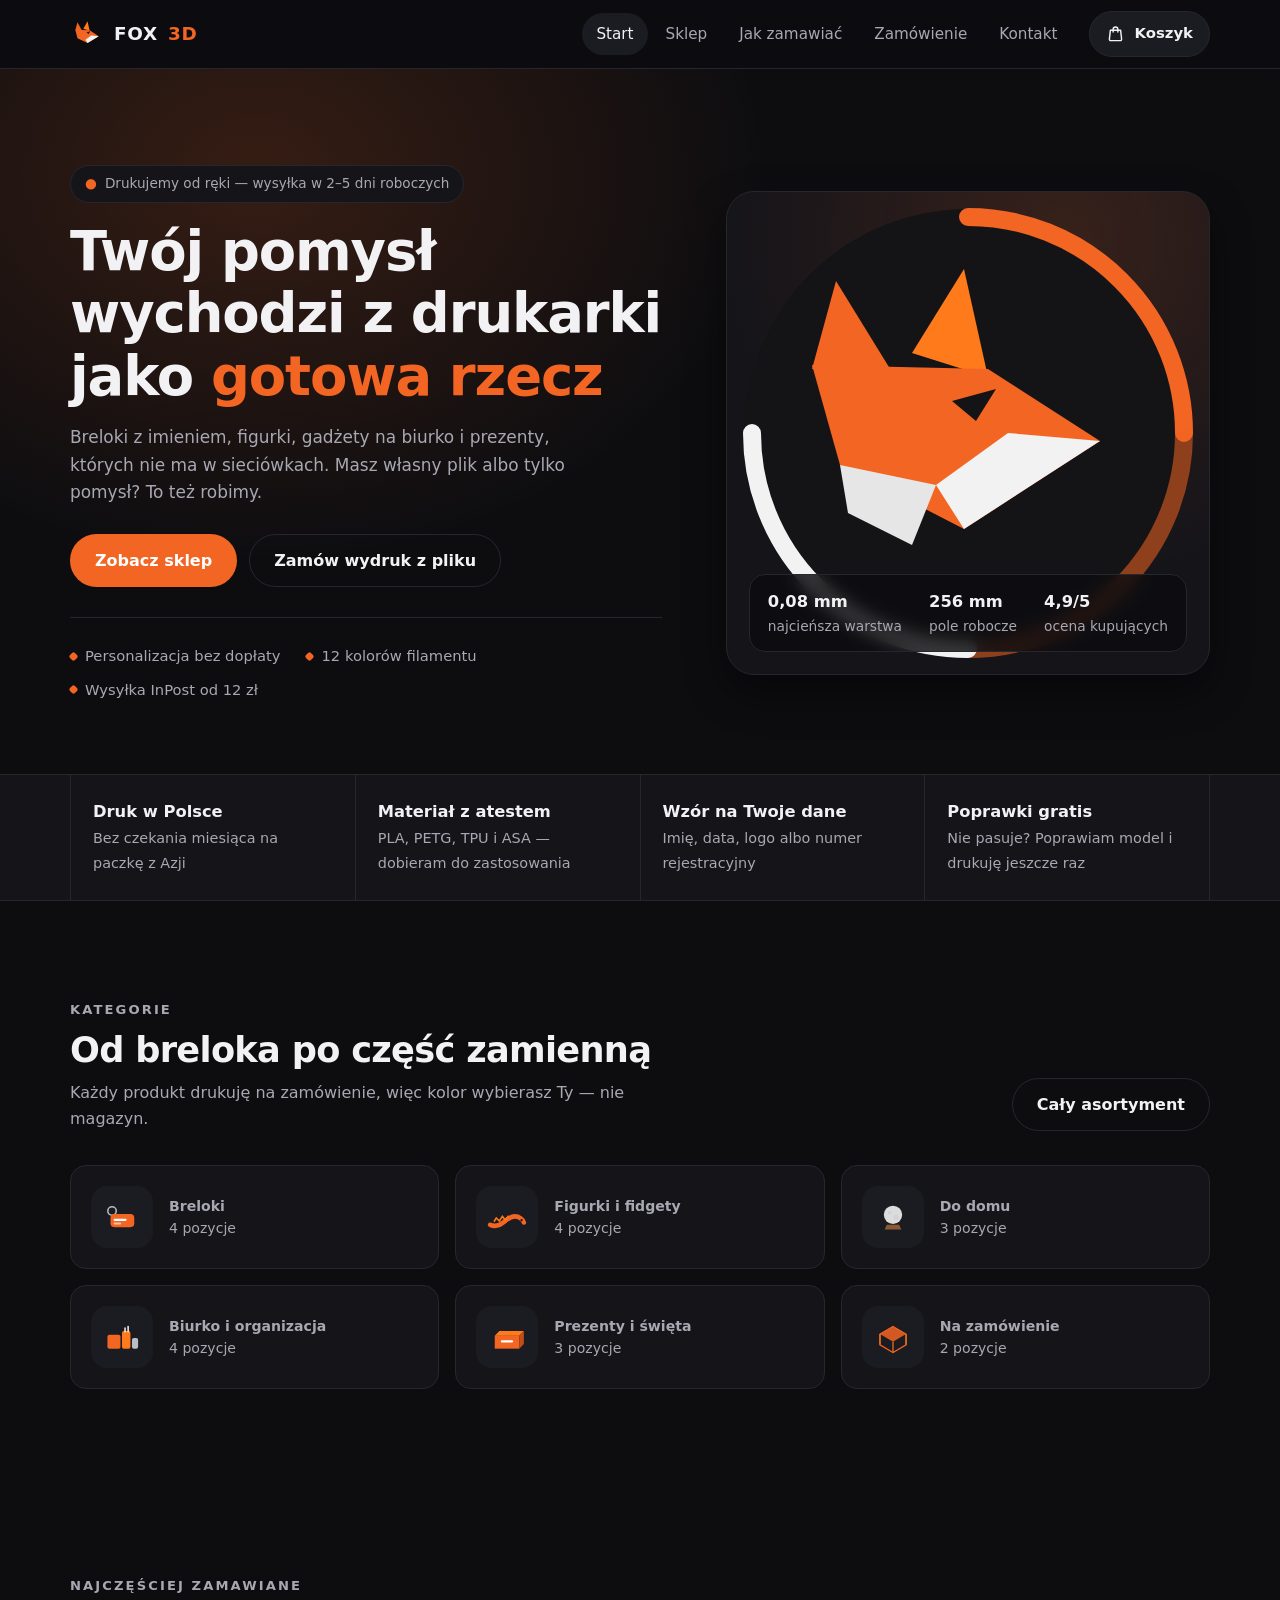
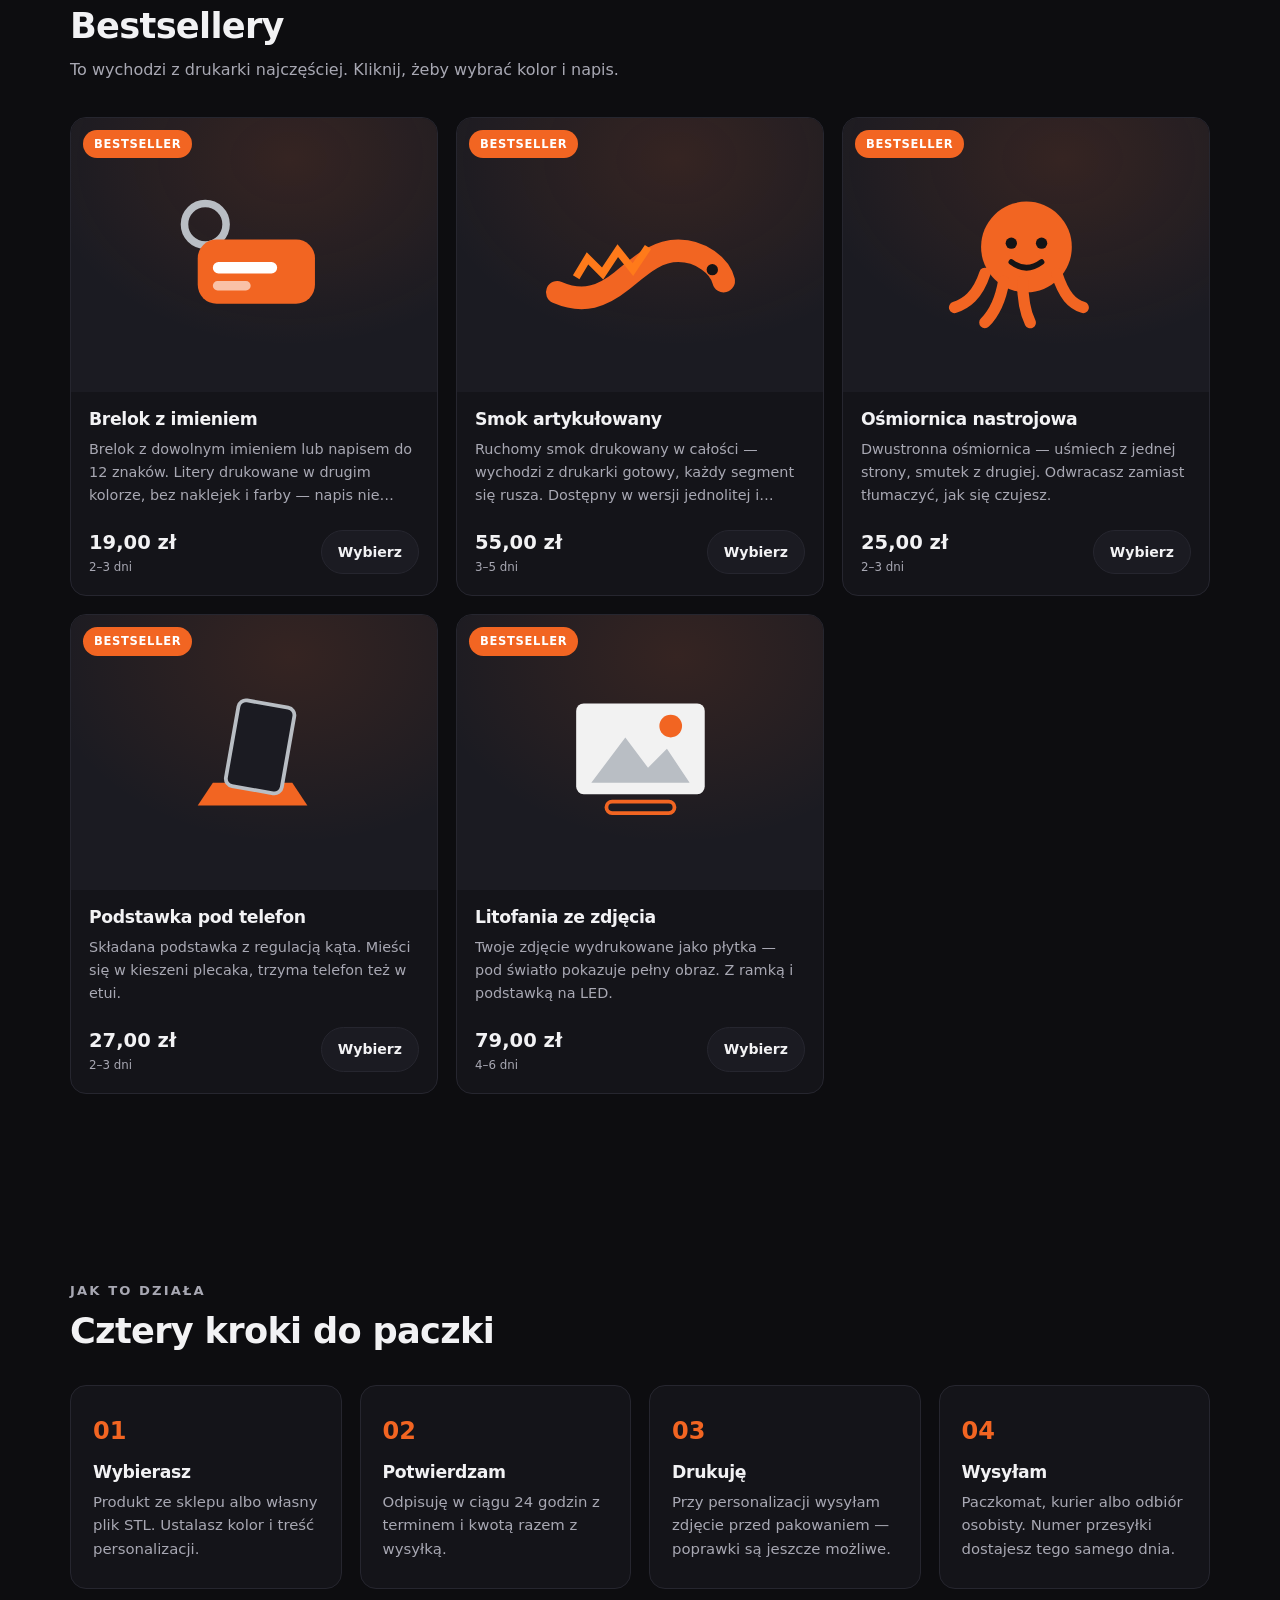
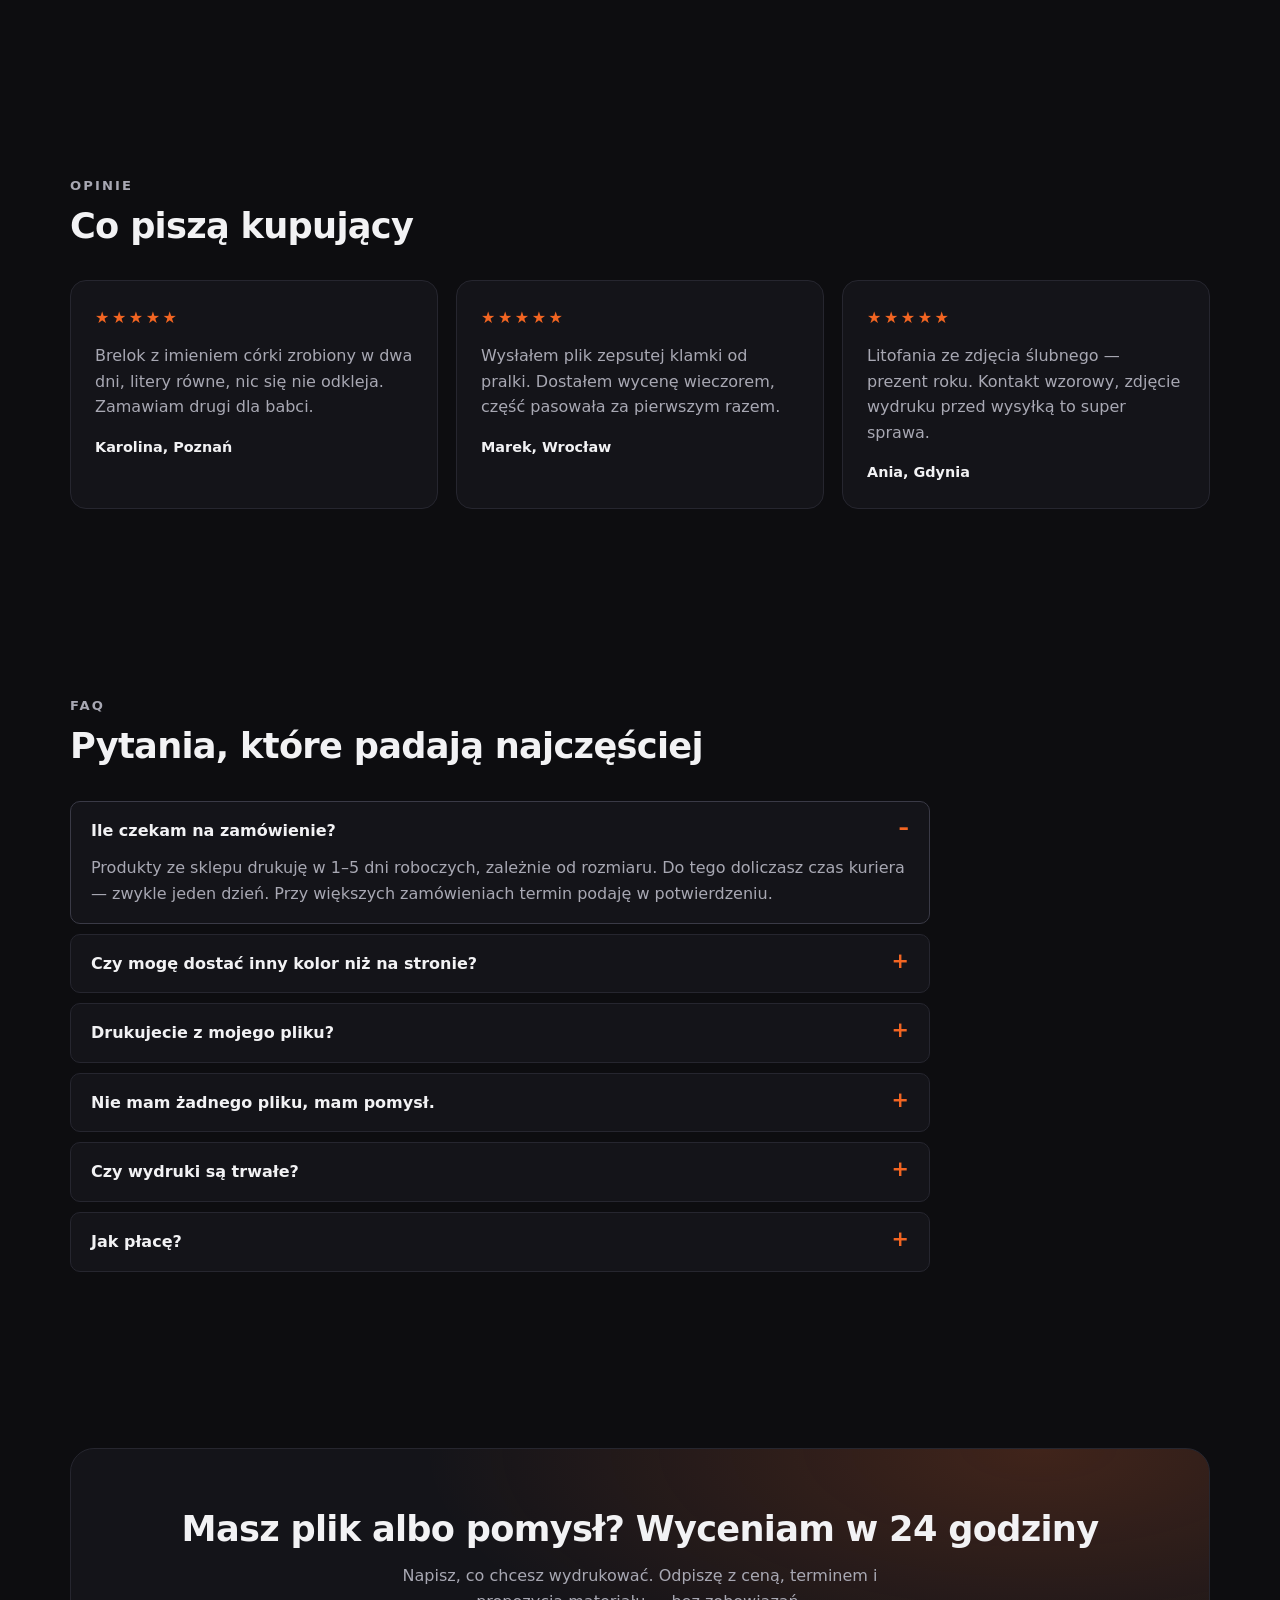
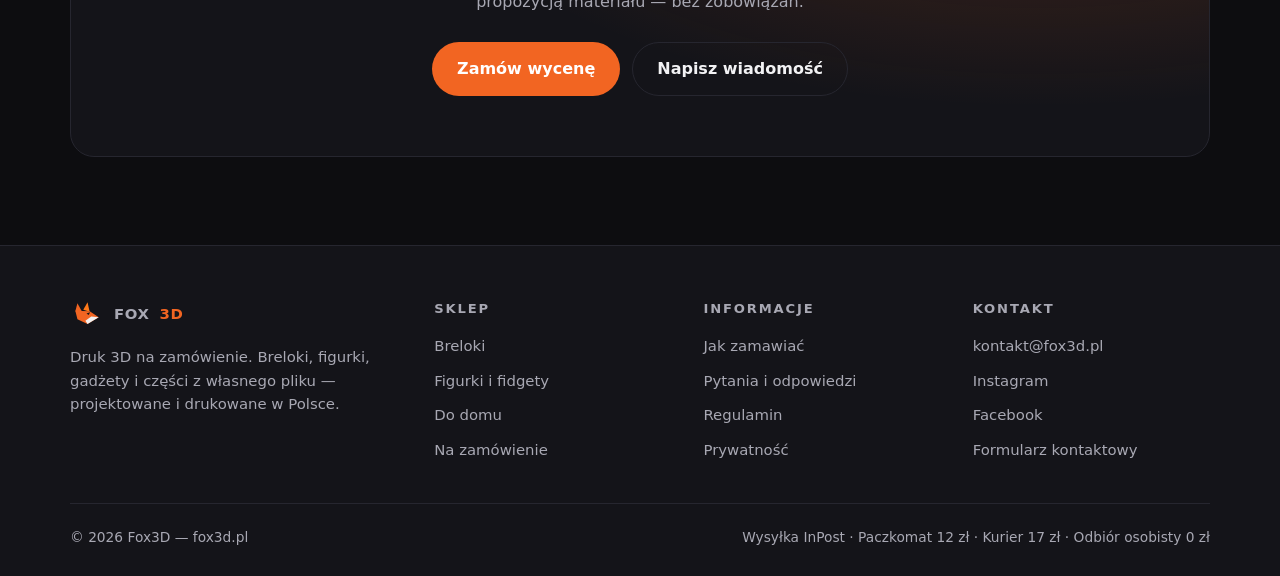
==== fox3d/index.html @ a3718b01 "Dodaj sklep Fox3D z drukami 3D Statyczny sklep w katalogu fox3d/: strona główna, katalog produktów z" ====
<!DOCTYPE html>
<html lang="pl">
<head>
<meta charset="utf-8">
<meta name="viewport" content="width=device-width, initial-scale=1">
<title>Fox3D — druk 3D na zamówienie | breloki, figurki, gadżety</title>
<meta name="description" content="Fox3D — sklep z wydrukami 3D. Breloki z imieniem, figurki, gadżety na biurko, litofanie ze zdjęć i druk z własnego pliku. Wysyłka w 2–5 dni.">
<meta name="theme-color" content="#0d0d10">
<meta property="og:title" content="Fox3D — druk 3D na zamówienie">
<meta property="og:description" content="Breloki, figurki, gadżety i wydruki z Twojego pliku. Personalizacja w cenie.">
<meta property="og:type" content="website">
<meta property="og:url" content="https://fox3d.pl/">
<link rel="icon" href="img/znak.svg" type="image/svg+xml">
<link rel="stylesheet" href="css/styl.css">
</head>
<body>
<a class="pomin" href="#tresc">Przejdź do treści</a>

<header class="gora">
  <div class="ramka gora__rzad">
    <a class="logo" href="index.html">
      <svg viewBox="0 0 64 64" aria-hidden="true">
        <polygon points="14,10 24,28 10,25" fill="#f26522"/>
        <polygon points="33,8 37,26 25,22" fill="#ff7a1a"/>
        <polygon points="10,24 37,25 54,36 33,49 14,40" fill="#f26522"/>
        <polygon points="33,49 54,36 40,35 29,43" fill="#f2f2f2"/>
        <polygon points="31,29 38,27 35,32" fill="#141416"/>
      </svg>
      FOX<em>3D</em>
    </a>
    <nav class="menu" id="menu" aria-label="Menu główne">
      <a href="index.html" aria-current="page">Start</a>
      <a href="sklep.html">Sklep</a>
      <a href="index.html#jak">Jak zamawiać</a>
      <a href="zamowienie.html">Zamówienie</a>
      <a href="kontakt.html">Kontakt</a>
    </nav>
    <div class="gora__akcje">
      <button class="koszyk-btn" data-koszyk type="button" aria-label="Koszyk">
        <svg class="koszyk-btn__ico" viewBox="0 0 24 24" aria-hidden="true" fill="none" stroke="currentColor" stroke-width="1.8" stroke-linecap="round" stroke-linejoin="round">
          <path d="M5.5 8h13l1.2 11.2a1.6 1.6 0 0 1-1.6 1.8H5.9a1.6 1.6 0 0 1-1.6-1.8Z"/>
          <path d="M9 10V6.8a3 3 0 0 1 6 0V10"/>
        </svg>
        <span class="koszyk-btn__txt">Koszyk</span>
        <span class="koszyk-btn__licznik" data-licznik hidden>0</span>
      </button>
      <button class="burger" id="burger" type="button" aria-expanded="false" aria-controls="menu" aria-label="Menu">
        <span></span><span></span><span></span>
      </button>
    </div>
  </div>
</header>
<main id="tresc">

  <section class="hero">
    <div class="ramka hero__siatka">
      <div>
        <span class="znacznik"><b>●</b> Drukujemy od ręki — wysyłka w 2–5 dni roboczych</span>
        <h1>Twój pomysł wychodzi z drukarki jako <em>gotowa rzecz</em></h1>
        <p class="hero__opis">Breloki z imieniem, figurki, gadżety na biurko i prezenty, których nie ma w sieciówkach. Masz własny plik albo tylko pomysł? To też robimy.</p>
        <div class="hero__akcje">
          <a class="btn" href="sklep.html">Zobacz sklep</a>
          <a class="btn btn--obrys" href="zamowienie.html">Zamów wydruk z pliku</a>
        </div>
        <div class="hero__punkty">
          <span>Personalizacja bez dopłaty</span>
          <span>12 kolorów filamentu</span>
          <span>Wysyłka InPost od 12 zł</span>
        </div>
      </div>
      <div class="hero__kafel">
        <img src="img/logo.svg" alt="Logo Fox3D" width="480" height="480">
        <div class="hero__plakietka">
          <span><b>0,08 mm</b>najcieńsza warstwa</span>
          <span><b>256 mm</b>pole robocze</span>
          <span><b>4,9/5</b>ocena kupujących</span>
        </div>
      </div>
    </div>
  </section>

  <div class="pas">
    <div class="ramka">
      <div class="pas__siatka">
        <div class="pas__poz"><b>Druk w Polsce</b><span>Bez czekania miesiąca na paczkę z Azji</span></div>
        <div class="pas__poz"><b>Materiał z atestem</b><span>PLA, PETG, TPU i ASA — dobieram do zastosowania</span></div>
        <div class="pas__poz"><b>Wzór na Twoje dane</b><span>Imię, data, logo albo numer rejestracyjny</span></div>
        <div class="pas__poz"><b>Poprawki gratis</b><span>Nie pasuje? Poprawiam model i drukuję jeszcze raz</span></div>
      </div>
    </div>
  </div>

  <section id="kategorie">
    <div class="ramka">
      <div class="naglowek">
        <div>
          <p class="nadtytul">Kategorie</p>
          <h2>Od breloka po część zamienną</h2>
          <p>Każdy produkt drukuję na zamówienie, więc kolor wybierasz Ty — nie magazyn.</p>
        </div>
        <a class="btn btn--obrys" href="sklep.html">Cały asortyment</a>
      </div>
      <div class="kategorie" id="kategorieLista"></div>
    </div>
  </section>

  <section id="polecane">
    <div class="ramka">
      <div class="naglowek">
        <div>
          <p class="nadtytul">Najczęściej zamawiane</p>
          <h2>Bestsellery</h2>
          <p>To wychodzi z drukarki najczęściej. Kliknij, żeby wybrać kolor i napis.</p>
        </div>
      </div>
      <div class="produkty produkty--trzy" id="polecaneLista"></div>
    </div>
  </section>

  <section id="jak">
    <div class="ramka">
      <div class="naglowek">
        <div>
          <p class="nadtytul">Jak to działa</p>
          <h2>Cztery kroki do paczki</h2>
        </div>
      </div>
      <div class="kroki">
        <div class="krok">
          <h3>Wybierasz</h3>
          <p>Produkt ze sklepu albo własny plik STL. Ustalasz kolor i treść personalizacji.</p>
        </div>
        <div class="krok">
          <h3>Potwierdzam</h3>
          <p>Odpisuję w ciągu 24 godzin z terminem i kwotą razem z wysyłką.</p>
        </div>
        <div class="krok">
          <h3>Drukuję</h3>
          <p>Przy personalizacji wysyłam zdjęcie przed pakowaniem — poprawki są jeszcze możliwe.</p>
        </div>
        <div class="krok">
          <h3>Wysyłam</h3>
          <p>Paczkomat, kurier albo odbiór osobisty. Numer przesyłki dostajesz tego samego dnia.</p>
        </div>
      </div>
    </div>
  </section>

  <section id="opinie">
    <div class="ramka">
      <div class="naglowek">
        <div>
          <p class="nadtytul">Opinie</p>
          <h2>Co piszą kupujący</h2>
        </div>
      </div>
      <div class="opinie">
        <div class="opinia">
          <div class="gwiazdki">★★★★★</div>
          <p>Brelok z imieniem córki zrobiony w dwa dni, litery równe, nic się nie odkleja. Zamawiam drugi dla babci.</p>
          <b>Karolina, Poznań</b>
        </div>
        <div class="opinia">
          <div class="gwiazdki">★★★★★</div>
          <p>Wysłałem plik zepsutej klamki od pralki. Dostałem wycenę wieczorem, część pasowała za pierwszym razem.</p>
          <b>Marek, Wrocław</b>
        </div>
        <div class="opinia">
          <div class="gwiazdki">★★★★★</div>
          <p>Litofania ze zdjęcia ślubnego — prezent roku. Kontakt wzorowy, zdjęcie wydruku przed wysyłką to super sprawa.</p>
          <b>Ania, Gdynia</b>
        </div>
      </div>
    </div>
  </section>

  <section id="faq">
    <div class="ramka">
      <div class="naglowek">
        <div>
          <p class="nadtytul">FAQ</p>
          <h2>Pytania, które padają najczęściej</h2>
        </div>
      </div>
      <div class="faq">
        <details open>
          <summary>Ile czekam na zamówienie?</summary>
          <p>Produkty ze sklepu drukuję w 1–5 dni roboczych, zależnie od rozmiaru. Do tego doliczasz czas kuriera — zwykle jeden dzień. Przy większych zamówieniach termin podaję w potwierdzeniu.</p>
        </details>
        <details>
          <summary>Czy mogę dostać inny kolor niż na stronie?</summary>
          <p>Tak, kolor wybierasz przy dodawaniu do koszyka, a lista to dwanaście filamentów trzymanych na stałe. Jeśli szukasz konkretnego odcienia albo materiału z efektem, napisz — zwykle da się sprowadzić w kilka dni.</p>
        </details>
        <details>
          <summary>Drukujecie z mojego pliku?</summary>
          <p>Tak. Przyjmuję STL, 3MF i OBJ. Wycena zależy od masy materiału i czasu druku, dostajesz ją w ciągu doby. Jeśli model ma błędy, naprawiam go przed drukiem i mówię o tym wcześniej.</p>
        </details>
        <details>
          <summary>Nie mam żadnego pliku, mam pomysł.</summary>
          <p>To też robimy. Opisz, co ma powstać, dorzuć zdjęcie albo wymiary — projektuję model od zera i drukuję pierwszą sztukę do sprawdzenia.</p>
        </details>
        <details>
          <summary>Czy wydruki są trwałe?</summary>
          <p>Breloki i figurki drukuję z PLA — twarde i sztywne, ale nie lubią gorącego auta latem. Rzeczy użytkowe robię z PETG, który znosi ciepło i wilgoć. Części do zastosowań zewnętrznych drukuję z ASA.</p>
        </details>
        <details>
          <summary>Jak płacę?</summary>
          <p>Przelewem na konto albo BLIK-iem na numer telefonu — dane dostajesz w potwierdzeniu zamówienia. Przy odbiorze osobistym można gotówką.</p>
        </details>
      </div>
    </div>
  </section>

  <section>
    <div class="ramka">
      <div class="cta">
        <h2>Masz plik albo pomysł? Wyceniam w 24 godziny</h2>
        <p>Napisz, co chcesz wydrukować. Odpiszę z ceną, terminem i propozycją materiału — bez zobowiązań.</p>
        <div class="hero__akcje" style="justify-content:center">
          <a class="btn" href="zamowienie.html">Zamów wycenę</a>
          <a class="btn btn--obrys" href="kontakt.html">Napisz wiadomość</a>
        </div>
      </div>
    </div>
  </section>

</main>
<footer class="stopka">
  <div class="ramka">
    <div class="stopka__siatka">
      <div>
        <a class="logo" href="index.html">
          <svg viewBox="0 0 64 64" aria-hidden="true">
            <polygon points="14,10 24,28 10,25" fill="#f26522"/>
            <polygon points="33,8 37,26 25,22" fill="#ff7a1a"/>
            <polygon points="10,24 37,25 54,36 33,49 14,40" fill="#f26522"/>
            <polygon points="33,49 54,36 40,35 29,43" fill="#f2f2f2"/>
            <polygon points="31,29 38,27 35,32" fill="#141416"/>
          </svg>
          FOX<em>3D</em>
        </a>
        <p class="stopka__opis">Druk 3D na zamówienie. Breloki, figurki, gadżety i części z własnego pliku — projektowane i drukowane w Polsce.</p>
      </div>
      <div>
        <h4>Sklep</h4>
        <ul>
          <li><a href="sklep.html#breloki">Breloki</a></li>
          <li><a href="sklep.html#figurki">Figurki i fidgety</a></li>
          <li><a href="sklep.html#dom">Do domu</a></li>
          <li><a href="sklep.html#custom">Na zamówienie</a></li>
        </ul>
      </div>
      <div>
        <h4>Informacje</h4>
        <ul>
          <li><a href="index.html#jak">Jak zamawiać</a></li>
          <li><a href="index.html#faq">Pytania i odpowiedzi</a></li>
          <li><a href="regulamin.html">Regulamin</a></li>
          <li><a href="prywatnosc.html">Prywatność</a></li>
        </ul>
      </div>
      <div>
        <h4>Kontakt</h4>
        <ul>
          <li><a href="mailto:kontakt@fox3d.pl">kontakt@fox3d.pl</a></li>
          <li><a href="https://www.instagram.com/" rel="noopener">Instagram</a></li>
          <li><a href="https://www.facebook.com/" rel="noopener">Facebook</a></li>
          <li><a href="kontakt.html">Formularz kontaktowy</a></li>
        </ul>
      </div>
    </div>
    <div class="stopka__dol">
      <span>© <span id="rok">2026</span> Fox3D — fox3d.pl</span>
      <span>Wysyłka InPost · Paczkomat 12 zł · Kurier 17 zł · Odbiór osobisty 0 zł</span>
    </div>
  </div>
</footer>

<div class="zaslona" id="zaslona" data-otwarte="0"></div>

<aside class="panel" id="panel" data-otwarte="0" aria-label="Koszyk">
  <div class="panel__gora">
    <h3>Twój koszyk</h3>
    <button class="zamknij" type="button" data-zamknij-panel aria-label="Zamknij koszyk">×</button>
  </div>
  <div class="panel__lista" id="panelLista"></div>
  <div class="panel__dol">
    <div class="suma"><span>Razem</span><b id="panelSuma">0,00 zł</b></div>
    <p class="uwaga">Do kwoty doliczana jest wysyłka wybrana w formularzu zamówienia.</p>
    <a class="btn btn--pelny" id="doZamowienia" href="zamowienie.html">Przejdź do zamówienia</a>
  </div>
</aside>

<div class="modal" id="modal" data-otwarte="0" role="dialog" aria-modal="true" aria-label="Szczegóły produktu">
  <button class="modal__tlo" type="button" data-zamknij-modal aria-label="Zamknij"></button>
  <div class="modal__okno">
    <button class="zamknij" type="button" data-zamknij-modal aria-label="Zamknij">×</button>
    <div id="modalTresc"></div>
  </div>
</div>

<div class="komunikat" id="komunikat" role="status" aria-live="polite" data-widoczny="0"></div>

<script src="js/dane.js"></script>
<script src="js/sklep.js"></script>
<script>
  document.addEventListener('DOMContentLoaded', () => {
    const kategorie = document.getElementById('kategorieLista');
    kategorie.innerHTML = KATEGORIE.map((k) => {
      const ile = PRODUKTY.filter((p) => p.kategoria === k.id).length;
      return `<a class="kategoria" href="sklep.html#${k.id}">
        <span class="kategoria__ikona"><svg viewBox="0 0 120 100" aria-hidden="true">${IKONY[k.id]}</svg></span>
        <span><b>${k.nazwa}</b><span>${ile} ${ile === 1 ? 'pozycja' : 'pozycje'}</span></span>
      </a>`;
    }).join('');
    wyswietlProdukty(
      document.getElementById('polecaneLista'),
      PRODUKTY.filter((p) => p.tagi.includes('bestseller')).slice(0, 6)
    );
  });
</script>
</body>
</html>
---- fox3d/css/styl.css ----
:root {
  --tlo: #0d0d10;
  --tlo-2: #141419;
  --tlo-3: #1b1b22;
  --linia: #26262f;
  --tekst: #f2f2f4;
  --tekst-2: #a8a8b3;
  --marka: #f26522;
  --marka-jasna: #ff7a1a;
  --marka-cien: rgba(242, 101, 34, .18);
  --ok: #2e9e5b;
  --promien: 16px;
  --promien-s: 10px;
  --szer: 1180px;
  --cien: 0 18px 40px rgba(0, 0, 0, .45);
}

* { box-sizing: border-box; }

[hidden] { display: none !important; }

html { scroll-behavior: smooth; }

body {
  margin: 0;
  background: var(--tlo);
  color: var(--tekst);
  font: 16px/1.6 'Segoe UI', system-ui, -apple-system, 'Helvetica Neue', Arial, sans-serif;
  -webkit-font-smoothing: antialiased;
}

img, svg { max-width: 100%; display: block; }

a { color: inherit; text-decoration: none; }

h1, h2, h3 { line-height: 1.15; margin: 0; letter-spacing: -.02em; }

h1 { font-size: clamp(2rem, 5vw, 3.4rem); }
h2 { font-size: clamp(1.5rem, 3.4vw, 2.2rem); }
h3 { font-size: 1.08rem; }

p { margin: 0; }

button, input, select, textarea { font: inherit; color: inherit; }

.ramka {
  width: 100%;
  max-width: var(--szer);
  margin: 0 auto;
  padding-inline: 20px;
}

.pomin {
  position: absolute;
  left: -9999px;
}

.pomin:focus {
  left: 16px;
  top: 16px;
  z-index: 200;
  background: var(--marka);
  color: #fff;
  padding: 10px 16px;
  border-radius: var(--promien-s);
}

.gora {
  position: sticky;
  top: 0;
  z-index: 60;
  background: rgba(13, 13, 16, .88);
  backdrop-filter: blur(14px);
  border-bottom: 1px solid var(--linia);
}

.gora__rzad {
  display: flex;
  align-items: center;
  gap: 18px;
  min-height: 68px;
}

.logo {
  display: flex;
  align-items: center;
  gap: 10px;
  font-weight: 800;
  letter-spacing: .04em;
  font-size: 1.15rem;
}

.logo svg { width: 34px; height: 34px; }

.logo em { color: var(--marka); font-style: normal; }

.menu {
  display: flex;
  gap: 4px;
  margin-left: auto;
}

.menu a {
  padding: 9px 14px;
  border-radius: 999px;
  color: var(--tekst-2);
  font-size: .95rem;
  transition: color .15s, background .15s;
}

.menu a:hover, .menu a[aria-current='page'] {
  color: var(--tekst);
  background: var(--tlo-3);
}

.gora__akcje {
  display: flex;
  align-items: center;
  gap: 8px;
}

.koszyk-btn {
  position: relative;
  display: inline-flex;
  align-items: center;
  gap: 9px;
  padding: 10px 16px;
  border: 1px solid var(--linia);
  background: var(--tlo-3);
  border-radius: 999px;
  cursor: pointer;
  font-weight: 600;
  font-size: .93rem;
}

.koszyk-btn:hover { border-color: var(--marka); }

.koszyk-btn__ico { width: 19px; height: 19px; }

.koszyk-btn__licznik {
  min-width: 22px;
  height: 22px;
  padding: 0 6px;
  border-radius: 999px;
  background: var(--marka);
  color: #fff;
  font-size: .78rem;
  font-weight: 700;
  display: grid;
  place-items: center;
}

.burger {
  display: none;
  width: 44px;
  height: 42px;
  border: 1px solid var(--linia);
  background: var(--tlo-3);
  border-radius: var(--promien-s);
  cursor: pointer;
  padding: 12px 11px;
}

.burger span {
  display: block;
  height: 2px;
  background: var(--tekst);
  border-radius: 2px;
}

.burger span + span { margin-top: 5px; }

.btn {
  display: inline-flex;
  align-items: center;
  justify-content: center;
  gap: 8px;
  padding: 13px 24px;
  border: 1px solid transparent;
  border-radius: 999px;
  background: var(--marka);
  color: #fff;
  font-weight: 700;
  cursor: pointer;
  transition: transform .12s, background .15s, border-color .15s;
}

.btn:hover { background: var(--marka-jasna); transform: translateY(-1px); }

.btn:active { transform: none; }

.btn--obrys {
  background: transparent;
  border-color: var(--linia);
  color: var(--tekst);
}

.btn--obrys:hover { background: var(--tlo-3); border-color: var(--marka); }

.btn--pelny { width: 100%; }

.btn[disabled], .btn--nieaktywny {
  opacity: .45;
  pointer-events: none;
  transform: none;
}

.hero {
  position: relative;
  overflow: hidden;
  padding: clamp(48px, 8vw, 96px) 0 clamp(40px, 6vw, 72px);
}

.hero::before {
  content: '';
  position: absolute;
  inset: -40% 40% 30% -20%;
  background: radial-gradient(closest-side, var(--marka-cien), transparent);
  pointer-events: none;
}

.hero__siatka {
  position: relative;
  display: grid;
  grid-template-columns: 1.1fr .9fr;
  gap: clamp(28px, 5vw, 64px);
  align-items: center;
}

.znacznik {
  display: inline-flex;
  align-items: center;
  gap: 8px;
  padding: 7px 14px;
  border: 1px solid var(--linia);
  border-radius: 999px;
  background: var(--tlo-2);
  color: var(--tekst-2);
  font-size: .85rem;
}

.znacznik b { color: var(--marka); font-weight: 700; }

.hero h1 { margin: 18px 0 16px; }

.hero h1 em { color: var(--marka); font-style: normal; }

.hero__opis {
  color: var(--tekst-2);
  font-size: 1.06rem;
  max-width: 46ch;
}

.hero__akcje {
  display: flex;
  flex-wrap: wrap;
  gap: 12px;
  margin-top: 28px;
}

.hero__punkty {
  display: flex;
  flex-wrap: wrap;
  gap: 10px 26px;
  margin-top: 30px;
  padding-top: 26px;
  border-top: 1px solid var(--linia);
  color: var(--tekst-2);
  font-size: .92rem;
}

.hero__punkty span { display: inline-flex; align-items: center; gap: 8px; }

.hero__punkty span::before {
  content: '';
  width: 7px;
  height: 7px;
  border-radius: 2px;
  background: var(--marka);
  transform: rotate(45deg);
}

.hero__kafel {
  position: relative;
  aspect-ratio: 1;
  border: 1px solid var(--linia);
  border-radius: 28px;
  background:
    radial-gradient(120% 120% at 70% 10%, rgba(242, 101, 34, .16), transparent 60%),
    var(--tlo-2);
  display: grid;
  place-items: center;
  box-shadow: var(--cien);
}

.hero__kafel svg { width: 74%; height: auto; }

.hero__plakietka {
  position: absolute;
  bottom: 22px;
  left: 22px;
  right: 22px;
  display: flex;
  justify-content: space-between;
  gap: 12px;
  padding: 14px 18px;
  border: 1px solid var(--linia);
  border-radius: var(--promien);
  background: rgba(13, 13, 16, .82);
  backdrop-filter: blur(8px);
  font-size: .86rem;
  color: var(--tekst-2);
}

.hero__plakietka b { display: block; color: var(--tekst); font-size: 1.02rem; }

.pas {
  border-block: 1px solid var(--linia);
  background: var(--tlo-2);
}

.pas__siatka {
  display: grid;
  grid-template-columns: repeat(4, 1fr);
  gap: 1px;
  background: var(--linia);
  border-inline: 1px solid var(--linia);
}

.pas__poz {
  background: var(--tlo-2);
  padding: 24px 22px;
}

.pas__poz b { display: block; font-size: 1.02rem; }

.pas__poz span { color: var(--tekst-2); font-size: .9rem; }

section { padding: clamp(52px, 7vw, 88px) 0; }

.naglowek {
  display: flex;
  align-items: flex-end;
  justify-content: space-between;
  gap: 20px;
  margin-bottom: 34px;
}

.naglowek p {
  color: var(--tekst-2);
  margin-top: 10px;
  max-width: 58ch;
}

.nadtytul {
  color: var(--marka);
  font-size: .82rem;
  font-weight: 700;
  letter-spacing: .16em;
  text-transform: uppercase;
  margin-bottom: 10px;
}

.kategorie {
  display: grid;
  grid-template-columns: repeat(3, 1fr);
  gap: 16px;
}

.kategoria {
  display: flex;
  align-items: center;
  gap: 16px;
  padding: 20px;
  border: 1px solid var(--linia);
  border-radius: var(--promien);
  background: var(--tlo-2);
  transition: border-color .15s, transform .15s;
}

.kategoria:hover { border-color: var(--marka); transform: translateY(-2px); }

.kategoria__ikona {
  flex: none;
  width: 62px;
  height: 62px;
  border-radius: 16px;
  background: var(--tlo-3);
  display: grid;
  place-items: center;
  padding: 8px;
}

.kategoria__ikona svg { width: 100%; height: auto; }

.kategoria b { display: block; }

.kategoria span { color: var(--tekst-2); font-size: .88rem; }

.filtry {
  display: flex;
  flex-wrap: wrap;
  gap: 8px;
  margin-bottom: 28px;
}

.filtr {
  padding: 9px 16px;
  border: 1px solid var(--linia);
  background: var(--tlo-2);
  border-radius: 999px;
  color: var(--tekst-2);
  cursor: pointer;
  font-size: .92rem;
  transition: color .15s, border-color .15s, background .15s;
}

.filtr:hover { color: var(--tekst); border-color: var(--marka); }

.filtr[aria-pressed='true'] {
  background: var(--marka);
  border-color: var(--marka);
  color: #fff;
  font-weight: 600;
}

.produkty {
  display: grid;
  grid-template-columns: repeat(4, 1fr);
  gap: 18px;
}

.produkty--trzy { grid-template-columns: repeat(3, 1fr); }

.karta {
  display: flex;
  flex-direction: column;
  border: 1px solid var(--linia);
  border-radius: var(--promien);
  background: var(--tlo-2);
  overflow: hidden;
  transition: border-color .15s, transform .15s;
}

.karta:hover { border-color: #3a3a46; transform: translateY(-3px); }

.karta__obraz {
  position: relative;
  aspect-ratio: 4 / 3;
  background:
    radial-gradient(110% 110% at 60% 15%, rgba(242, 101, 34, .12), transparent 62%),
    var(--tlo-3);
  display: grid;
  place-items: center;
  cursor: pointer;
  border: 0;
  width: 100%;
  padding: 0;
}

.karta__obraz svg { width: 62%; height: auto; }

.karta__tag {
  position: absolute;
  top: 12px;
  left: 12px;
  padding: 5px 11px;
  border-radius: 999px;
  background: var(--marka);
  color: #fff;
  font-size: .72rem;
  font-weight: 700;
  letter-spacing: .06em;
  text-transform: uppercase;
}

.karta__tresc {
  display: flex;
  flex-direction: column;
  gap: 8px;
  padding: 18px;
  flex: 1;
}

.karta__opis {
  color: var(--tekst-2);
  font-size: .9rem;
  display: -webkit-box;
  -webkit-line-clamp: 3;
  -webkit-box-orient: vertical;
  overflow: hidden;
}

.karta__stopka {
  display: flex;
  align-items: center;
  justify-content: space-between;
  gap: 10px;
  margin-top: auto;
  padding-top: 12px;
}

.cena {
  font-size: 1.22rem;
  font-weight: 800;
}

.cena small {
  display: block;
  font-size: .74rem;
  font-weight: 500;
  color: var(--tekst-2);
}

.karta__btn {
  padding: 10px 16px;
  border-radius: 999px;
  border: 1px solid var(--linia);
  background: var(--tlo-3);
  color: var(--tekst);
  font-weight: 600;
  font-size: .88rem;
  cursor: pointer;
}

.karta__btn:hover { background: var(--marka); border-color: var(--marka); color: #fff; }

.kroki {
  display: grid;
  grid-template-columns: repeat(4, 1fr);
  gap: 18px;
  counter-reset: krok;
}

.krok {
  padding: 26px 22px;
  border: 1px solid var(--linia);
  border-radius: var(--promien);
  background: var(--tlo-2);
}

.krok::before {
  counter-increment: krok;
  content: '0' counter(krok);
  display: block;
  color: var(--marka);
  font-weight: 800;
  font-size: 1.5rem;
  margin-bottom: 12px;
}

.krok p { color: var(--tekst-2); font-size: .93rem; margin-top: 8px; }

.opinie {
  display: grid;
  grid-template-columns: repeat(3, 1fr);
  gap: 18px;
}

.opinia {
  padding: 24px;
  border: 1px solid var(--linia);
  border-radius: var(--promien);
  background: var(--tlo-2);
}

.gwiazdki { color: var(--marka); letter-spacing: .16em; margin-bottom: 12px; }

.opinia p { color: var(--tekst-2); }

.opinia b { display: block; margin-top: 16px; font-size: .9rem; }

.faq { display: grid; gap: 10px; max-width: 860px; }

details {
  border: 1px solid var(--linia);
  border-radius: var(--promien-s);
  background: var(--tlo-2);
  padding: 16px 20px;
}

details[open] { border-color: #3a3a46; }

summary {
  cursor: pointer;
  font-weight: 600;
  list-style: none;
  display: flex;
  justify-content: space-between;
  gap: 16px;
}

summary::-webkit-details-marker { display: none; }

summary::after {
  content: '+';
  color: var(--marka);
  font-size: 1.3rem;
  line-height: 1;
}

details[open] summary::after { content: '–'; }

details p { color: var(--tekst-2); margin-top: 12px; }

.cta {
  position: relative;
  overflow: hidden;
  padding: clamp(36px, 6vw, 60px);
  border: 1px solid var(--linia);
  border-radius: 24px;
  background:
    radial-gradient(90% 140% at 85% 0%, rgba(242, 101, 34, .2), transparent 60%),
    var(--tlo-2);
  text-align: center;
}

.cta p {
  color: var(--tekst-2);
  margin: 14px auto 26px;
  max-width: 54ch;
}

.stopka {
  border-top: 1px solid var(--linia);
  background: var(--tlo-2);
  padding: 52px 0 28px;
}

.stopka__siatka {
  display: grid;
  grid-template-columns: 1.4fr 1fr 1fr 1fr;
  gap: 32px;
}

.stopka h4 {
  margin: 0 0 14px;
  font-size: .82rem;
  letter-spacing: .14em;
  text-transform: uppercase;
  color: var(--tekst-2);
}

.stopka ul { list-style: none; margin: 0; padding: 0; display: grid; gap: 9px; }

.stopka a { color: var(--tekst-2); font-size: .93rem; }

.stopka a:hover { color: var(--marka); }

.stopka__opis { color: var(--tekst-2); font-size: .93rem; margin-top: 14px; max-width: 36ch; }

.stopka__dol {
  margin-top: 40px;
  padding-top: 22px;
  border-top: 1px solid var(--linia);
  display: flex;
  flex-wrap: wrap;
  gap: 12px;
  justify-content: space-between;
  color: var(--tekst-2);
  font-size: .86rem;
}

.zaslona {
  position: fixed;
  inset: 0;
  z-index: 80;
  background: rgba(0, 0, 0, .62);
  backdrop-filter: blur(3px);
  opacity: 0;
  visibility: hidden;
  transition: opacity .2s, visibility .2s;
}

.zaslona[data-otwarte='1'] { opacity: 1; visibility: visible; }

.panel {
  position: fixed;
  top: 0;
  right: 0;
  z-index: 90;
  width: min(420px, 100%);
  height: 100%;
  display: flex;
  flex-direction: column;
  background: var(--tlo-2);
  border-left: 1px solid var(--linia);
  transform: translateX(100%);
  transition: transform .25s ease;
}

.panel[data-otwarte='1'] { transform: none; }

.panel__gora {
  display: flex;
  align-items: center;
  justify-content: space-between;
  padding: 20px;
  border-bottom: 1px solid var(--linia);
}

.zamknij {
  width: 38px;
  height: 38px;
  border: 1px solid var(--linia);
  border-radius: 50%;
  background: var(--tlo-3);
  cursor: pointer;
  font-size: 1.1rem;
  line-height: 1;
}

.zamknij:hover { border-color: var(--marka); }

.panel__lista {
  flex: 1;
  overflow-y: auto;
  padding: 16px 20px;
  display: grid;
  gap: 12px;
  align-content: start;
}

.pusto {
  color: var(--tekst-2);
  text-align: center;
  padding: 40px 10px;
}

.poz {
  display: grid;
  grid-template-columns: 64px 1fr auto;
  gap: 14px;
  padding: 14px;
  border: 1px solid var(--linia);
  border-radius: var(--promien-s);
  background: var(--tlo-3);
}

.poz__obraz {
  width: 64px;
  height: 64px;
  border-radius: 10px;
  background: var(--tlo);
  display: grid;
  place-items: center;
}

.poz__obraz svg { width: 70%; }

.poz b { font-size: .95rem; }

.poz__meta { color: var(--tekst-2); font-size: .82rem; }

.poz__prawo { text-align: right; display: grid; gap: 8px; justify-items: end; }

.ilosc {
  display: inline-flex;
  align-items: center;
  border: 1px solid var(--linia);
  border-radius: 999px;
  overflow: hidden;
}

.ilosc button {
  width: 28px;
  height: 28px;
  border: 0;
  background: transparent;
  color: var(--tekst);
  cursor: pointer;
  font-size: 1rem;
}

.ilosc button:hover { background: var(--marka); color: #fff; }

.ilosc span { min-width: 26px; text-align: center; font-size: .9rem; }

.panel__dol {
  padding: 20px;
  border-top: 1px solid var(--linia);
  display: grid;
  gap: 14px;
}

.suma {
  display: flex;
  justify-content: space-between;
  align-items: baseline;
  font-size: 1.1rem;
}

.suma b { font-size: 1.4rem; }

.modal {
  position: fixed;
  inset: 0;
  z-index: 100;
  display: grid;
  place-items: center;
  padding: 20px;
  opacity: 0;
  visibility: hidden;
  transition: opacity .2s, visibility .2s;
}

.modal[data-otwarte='1'] { opacity: 1; visibility: visible; }

.modal__tlo {
  position: absolute;
  inset: 0;
  background: rgba(0, 0, 0, .68);
  backdrop-filter: blur(4px);
  border: 0;
  width: 100%;
  cursor: default;
}

.modal__okno {
  position: relative;
  width: min(920px, 100%);
  max-height: 90vh;
  overflow-y: auto;
  border: 1px solid var(--linia);
  border-radius: 20px;
  background: var(--tlo-2);
  box-shadow: var(--cien);
}

.modal__siatka {
  display: grid;
  grid-template-columns: 1fr 1fr;
}

.modal__obraz {
  background:
    radial-gradient(110% 110% at 60% 20%, rgba(242, 101, 34, .14), transparent 60%),
    var(--tlo-3);
  display: grid;
  place-items: center;
  padding: 32px;
  min-height: 280px;
}

.modal__obraz svg { width: 76%; }

.modal__tresc { padding: 28px; display: grid; gap: 16px; align-content: start; }

.modal .zamknij { position: absolute; top: 14px; right: 14px; z-index: 2; }

.modal__opis { color: var(--tekst-2); }

.dane { list-style: none; margin: 0; padding: 0; display: grid; gap: 7px; }

.dane li {
  color: var(--tekst-2);
  font-size: .9rem;
  padding-left: 18px;
  position: relative;
}

.dane li::before {
  content: '';
  position: absolute;
  left: 0;
  top: 9px;
  width: 6px;
  height: 6px;
  background: var(--marka);
  transform: rotate(45deg);
}

.pole { display: grid; gap: 7px; }

.pole > span { font-size: .86rem; color: var(--tekst-2); }

.pole > span b { color: var(--tekst); font-weight: 600; }

input, select, textarea {
  width: 100%;
  padding: 12px 14px;
  border: 1px solid var(--linia);
  border-radius: var(--promien-s);
  background: var(--tlo-3);
  outline: none;
}

input:focus, select:focus, textarea:focus { border-color: var(--marka); }

textarea { resize: vertical; min-height: 110px; }

.kolory { display: flex; flex-wrap: wrap; gap: 9px; }

.kolor {
  width: 32px;
  height: 32px;
  border-radius: 50%;
  border: 2px solid var(--linia);
  cursor: pointer;
  padding: 0;
}

.kolor[aria-pressed='true'] {
  border-color: var(--marka);
  box-shadow: 0 0 0 3px var(--marka-cien);
}

.komunikat {
  position: fixed;
  left: 50%;
  bottom: 28px;
  transform: translate(-50%, 20px);
  z-index: 120;
  max-width: min(92vw, 420px);
  padding: 13px 22px;
  border-radius: 999px;
  background: var(--tekst);
  color: var(--tlo);
  font-weight: 600;
  text-align: center;
  opacity: 0;
  pointer-events: none;
  transition: opacity .2s, transform .2s;
}

.komunikat[data-widoczny='1'] { opacity: 1; transform: translate(-50%, 0); }

.dwie-kolumny {
  display: grid;
  grid-template-columns: 1.3fr .9fr;
  gap: 26px;
  align-items: start;
}

.karta-box {
  border: 1px solid var(--linia);
  border-radius: var(--promien);
  background: var(--tlo-2);
  padding: 26px;
}

.formularz { display: grid; gap: 16px; }

.formularz__rzad { display: grid; grid-template-columns: 1fr 1fr; gap: 16px; }

.wiersz {
  display: flex;
  justify-content: space-between;
  gap: 12px;
  padding: 9px 0;
  color: var(--tekst-2);
  font-size: .94rem;
}

.wiersz--suma {
  border-top: 1px solid var(--linia);
  margin-top: 8px;
  padding-top: 16px;
  color: var(--tekst);
  font-size: 1.15rem;
  font-weight: 700;
}

.uwaga {
  color: var(--tekst-2);
  font-size: .86rem;
  line-height: 1.5;
}

.kontakt-lista { list-style: none; margin: 0; padding: 0; display: grid; gap: 16px; }

.kontakt-lista span { display: block; color: var(--tekst-2); font-size: .86rem; }

.kontakt-lista a { font-weight: 600; }

.kontakt-lista a:hover { color: var(--marka); }

.tresc { max-width: 780px; }

.tresc h2 { margin-top: 36px; }

.tresc h3 { margin-top: 26px; }

.tresc p, .tresc li { color: var(--tekst-2); margin-top: 12px; }

.tresc ul, .tresc ol { padding-left: 20px; }

@media (max-width: 1000px) {
  .produkty { grid-template-columns: repeat(3, 1fr); }
  .kroki, .pas__siatka { grid-template-columns: repeat(2, 1fr); }
  .stopka__siatka { grid-template-columns: 1fr 1fr; }
}

@media (max-width: 860px) {
  .menu {
    position: fixed;
    inset: 68px 0 auto;
    flex-direction: column;
    gap: 2px;
    padding: 14px 20px 20px;
    background: var(--tlo-2);
    border-bottom: 1px solid var(--linia);
    transform: translateY(-120%);
    transition: transform .22s ease;
    z-index: 55;
  }
  .menu[data-otwarte='1'] { transform: none; }
  .menu a { padding: 13px 14px; border-radius: var(--promien-s); }
  .burger { display: block; order: 3; }
  .gora__akcje { margin-left: auto; }
  .hero__siatka, .dwie-kolumny, .modal__siatka { grid-template-columns: 1fr; }
  .modal__obraz { min-height: 0; padding: 18px; }
  .modal__obraz svg { width: 48%; }
  .kategorie, .opinie { grid-template-columns: repeat(2, 1fr); }
  .naglowek { flex-direction: column; align-items: flex-start; }
}

@media (max-width: 620px) {
  .produkty, .produkty--trzy { grid-template-columns: repeat(2, 1fr); }
  .kategorie, .opinie, .kroki, .pas__siatka, .formularz__rzad { grid-template-columns: 1fr; }
  .karta__stopka { flex-direction: column; align-items: stretch; gap: 10px; }
  .karta__btn { width: 100%; }
  .koszyk-btn__txt { display: none; }
  .koszyk-btn { padding: 10px 14px; }
  .hero__plakietka { flex-direction: column; }
  .komunikat { top: 80px; bottom: auto; font-size: .9rem; padding: 11px 18px; }
  .poz { grid-template-columns: 52px 1fr; }
  .poz__obraz { width: 52px; height: 52px; }
  .poz__prawo {
    grid-column: 1 / -1;
    display: flex;
    align-items: center;
    justify-content: space-between;
    white-space: nowrap;
  }
}

.zgoda {
  display: flex;
  gap: 10px;
  align-items: flex-start;
  color: var(--tekst-2);
  font-size: .88rem;
}

.zgoda input {
  width: 18px;
  height: 18px;
  flex: none;
  margin-top: 2px;
  accent-color: var(--marka);
}

.zgoda a { color: var(--marka); }

.podglad {
  margin: 18px 0;
  padding: 16px;
  border: 1px solid var(--linia);
  border-radius: var(--promien-s);
  background: var(--tlo-3);
  color: var(--tekst-2);
  font-size: .84rem;
  white-space: pre-wrap;
  overflow-x: auto;
}
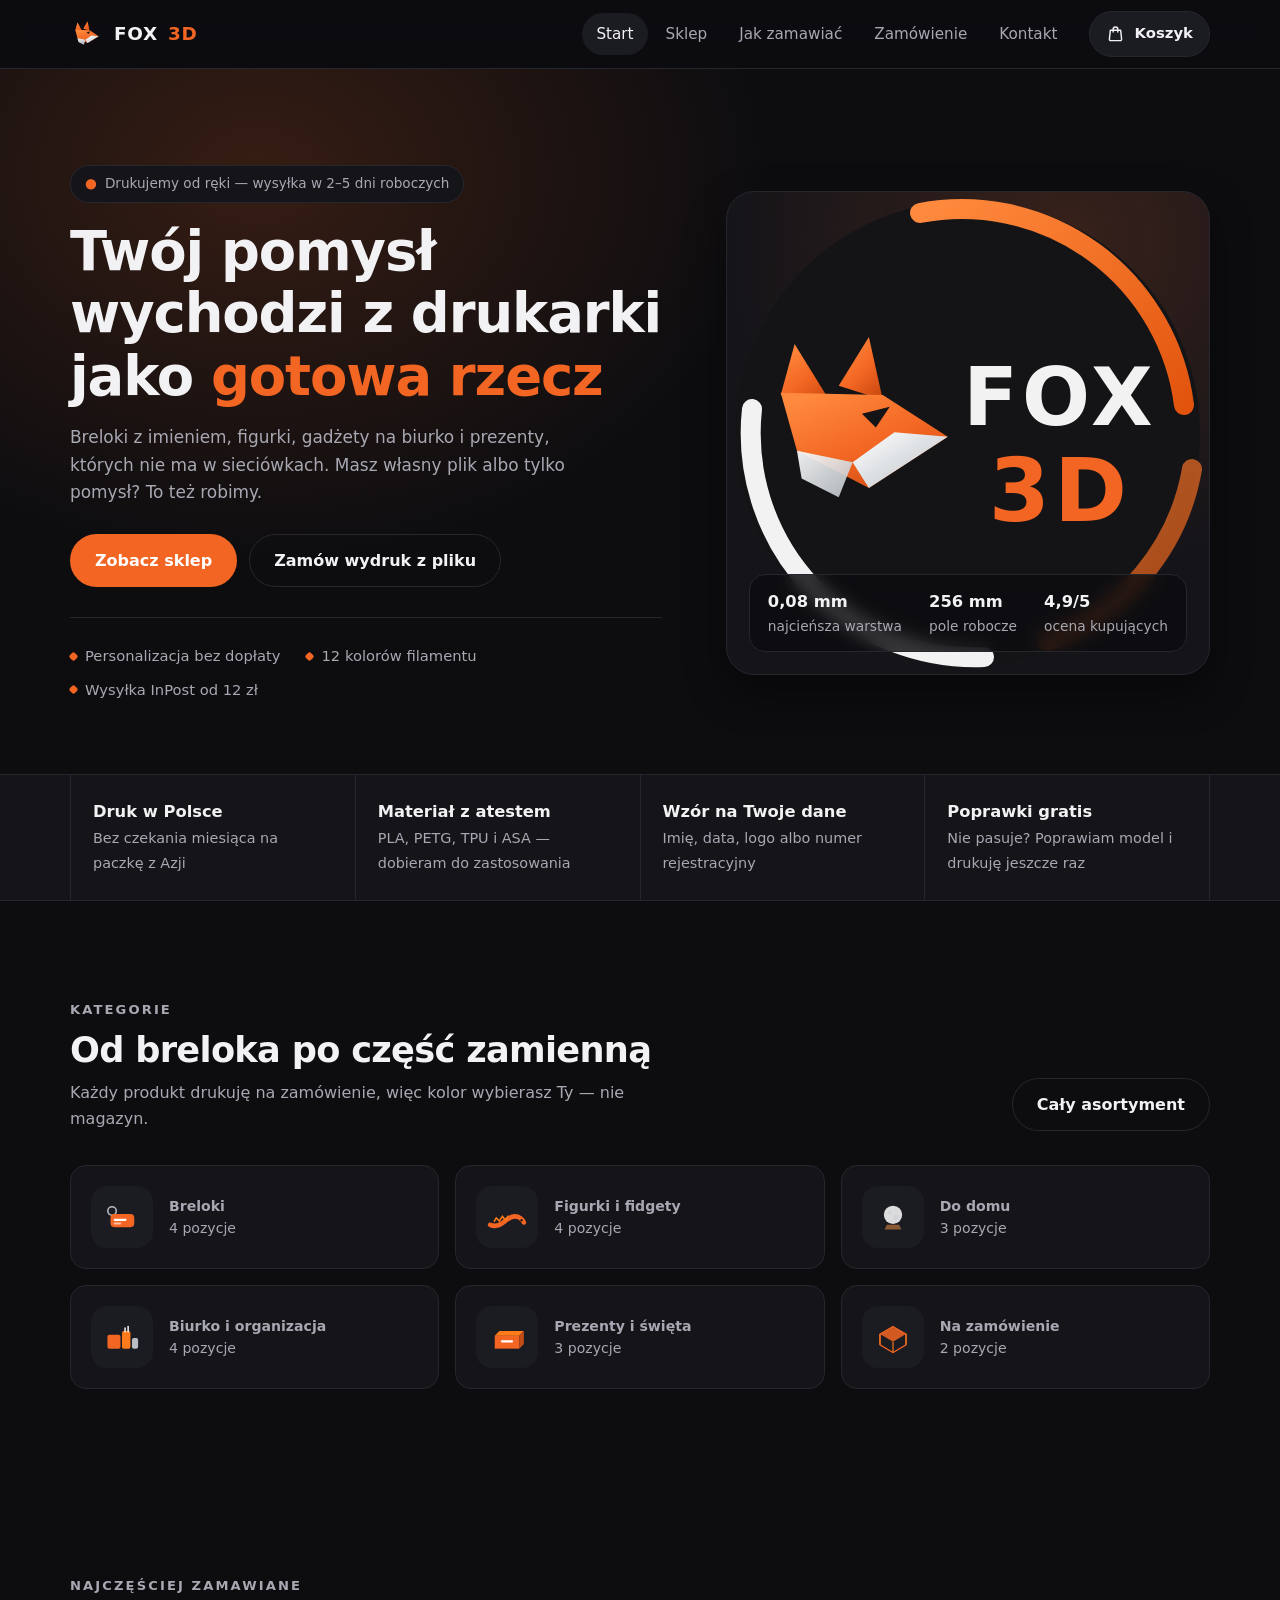
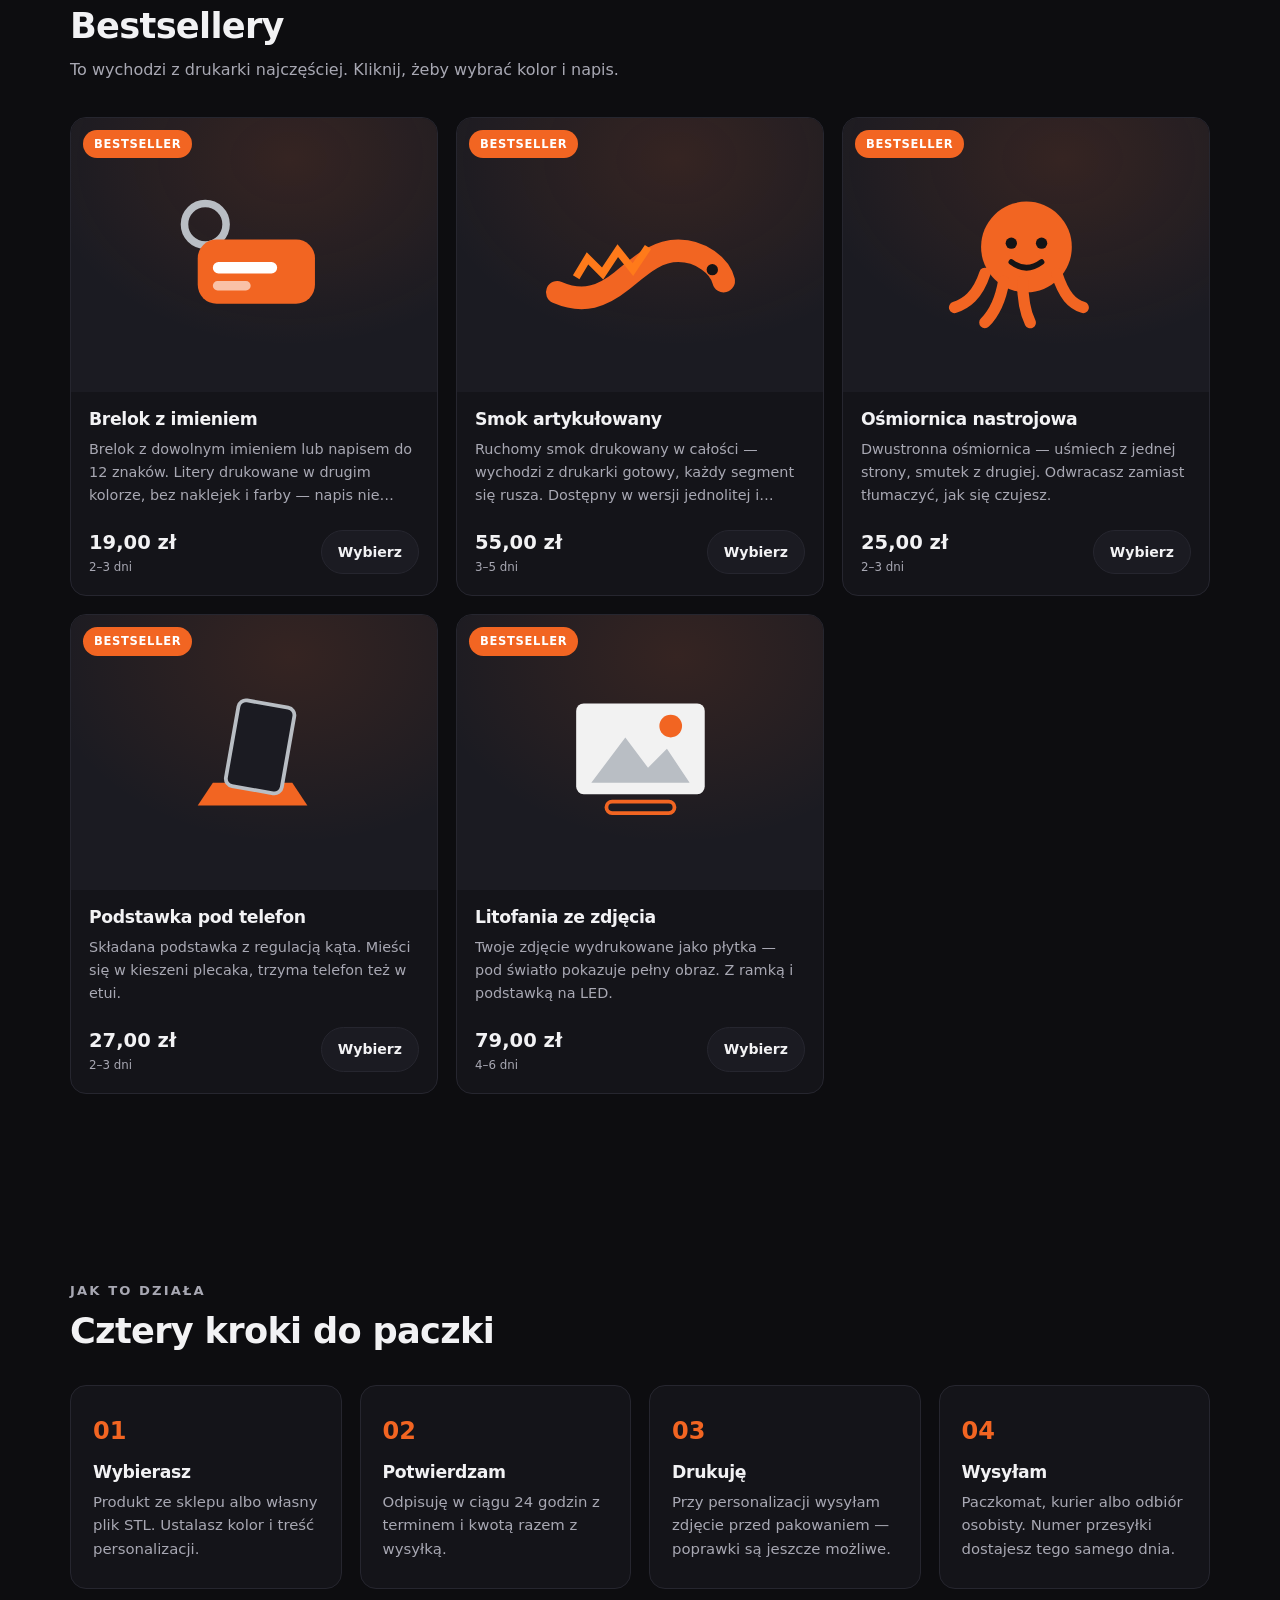
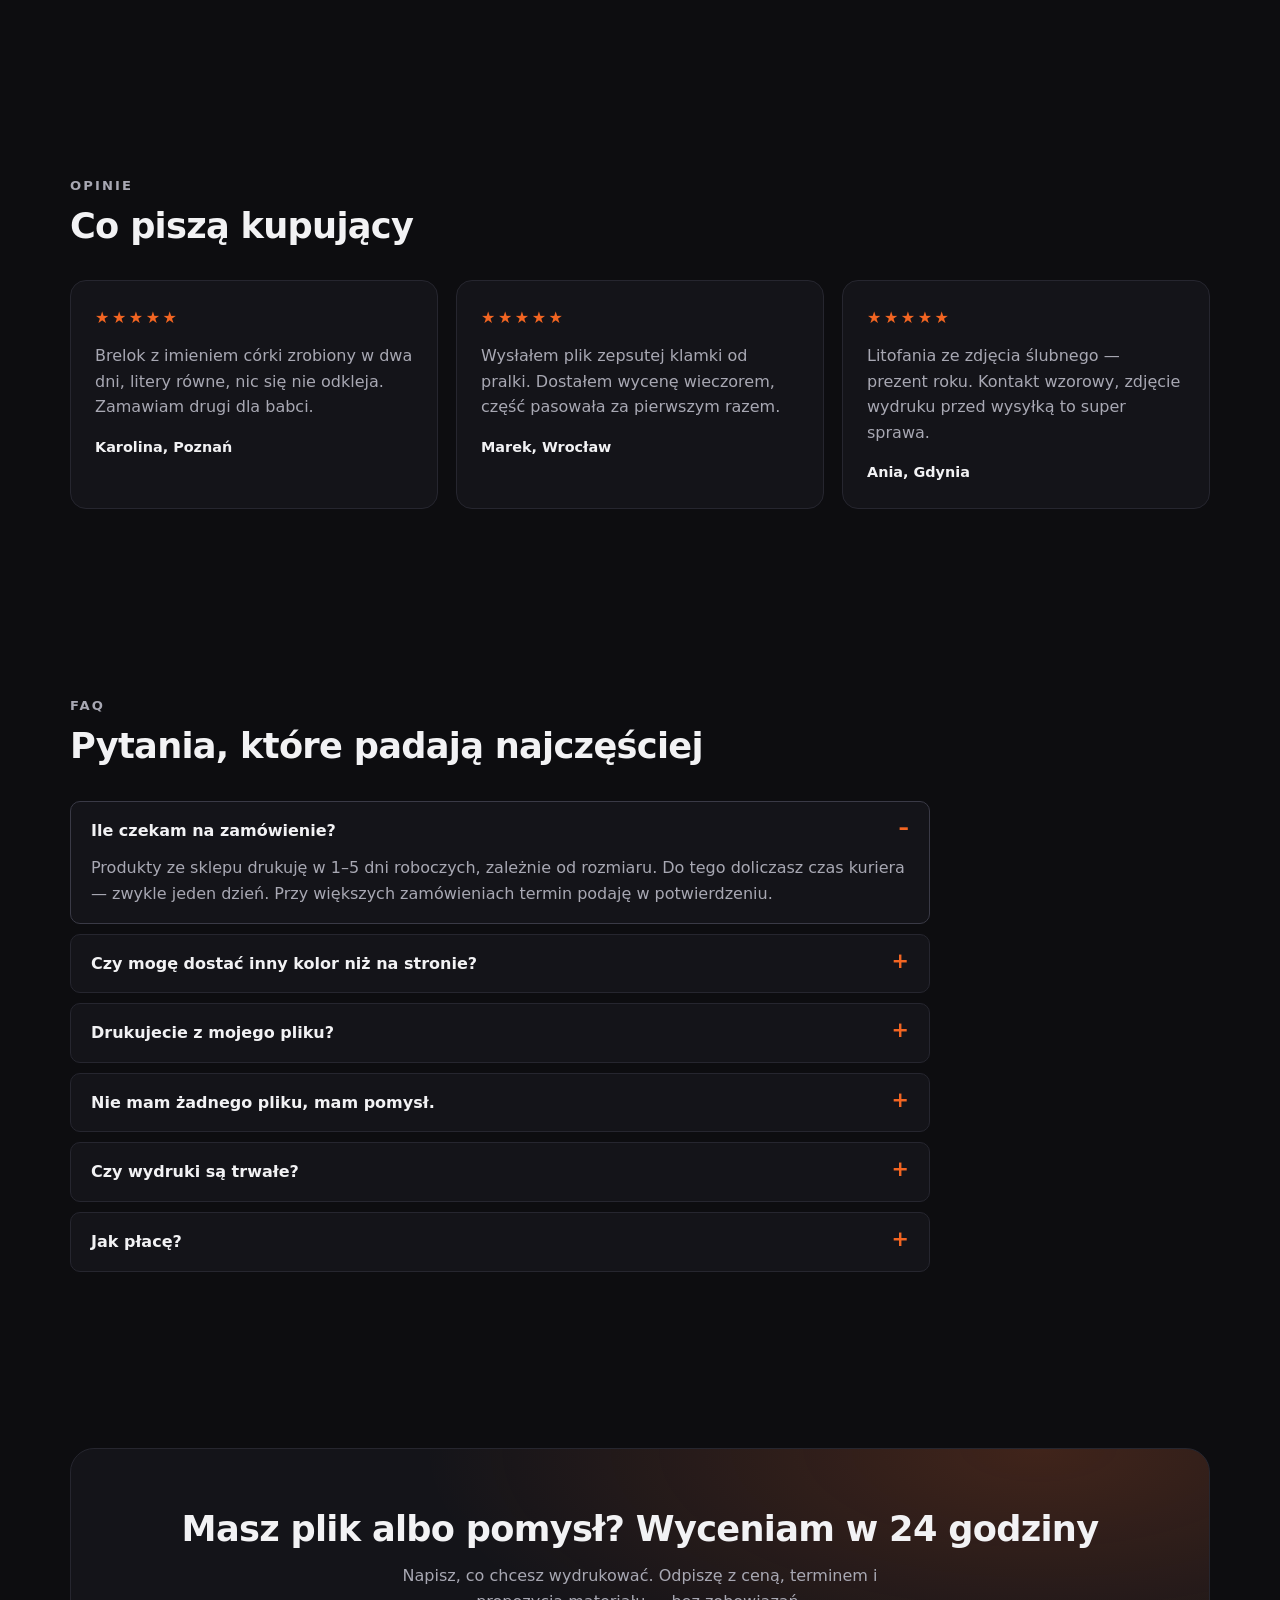
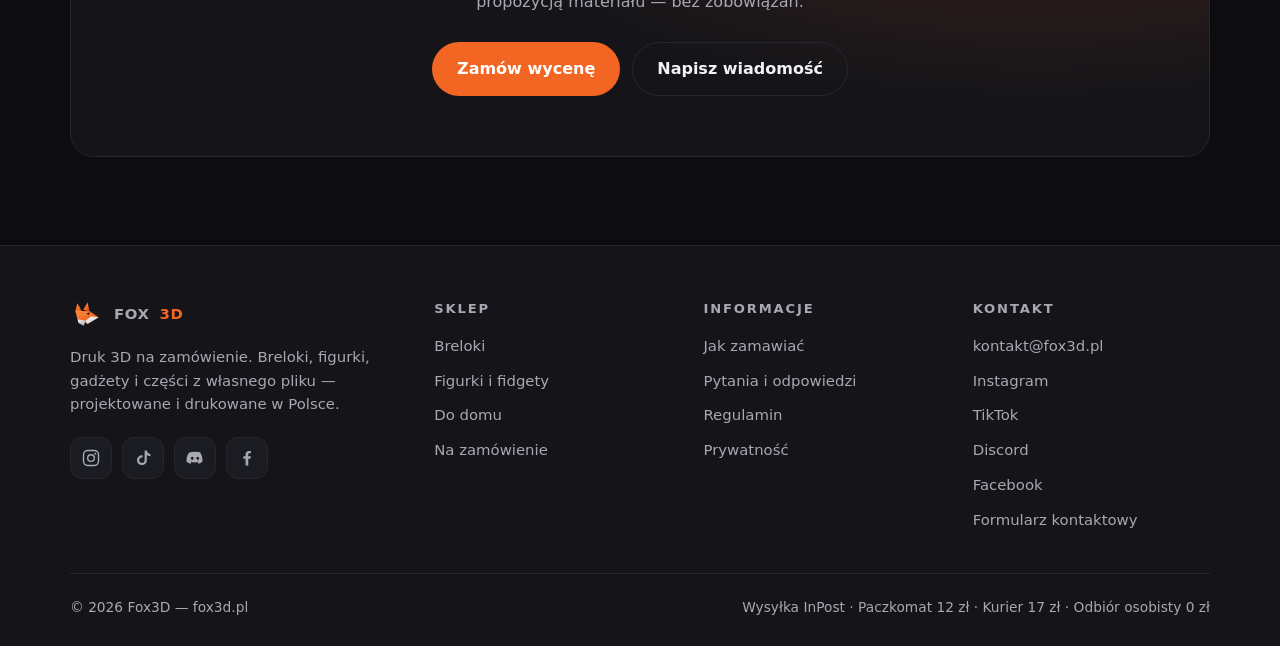
==== commit 60590270: "Dopracuj logo marki i dodaj TikTok oraz Discord Znak lisa z gradientami i napisem FOX 3D w kole, wsp" ====
--- a/fox3d/index.html
+++ b/fox3d/index.html
@@ -19,13 +19,7 @@
 <header class="gora">
   <div class="ramka gora__rzad">
     <a class="logo" href="index.html">
-      <svg viewBox="0 0 64 64" aria-hidden="true">
-        <polygon points="14,10 24,28 10,25" fill="#f26522"/>
-        <polygon points="33,8 37,26 25,22" fill="#ff7a1a"/>
-        <polygon points="10,24 37,25 54,36 33,49 14,40" fill="#f26522"/>
-        <polygon points="33,49 54,36 40,35 29,43" fill="#f2f2f2"/>
-        <polygon points="31,29 38,27 35,32" fill="#141416"/>
-      </svg>
+      <img class="logo__znak" src="img/znak.svg" alt="" width="34" height="34">
       FOX<em>3D</em>
     </a>
     <nav class="menu" id="menu" aria-label="Menu główne">
@@ -230,16 +224,33 @@
     <div class="stopka__siatka">
       <div>
         <a class="logo" href="index.html">
-          <svg viewBox="0 0 64 64" aria-hidden="true">
-            <polygon points="14,10 24,28 10,25" fill="#f26522"/>
-            <polygon points="33,8 37,26 25,22" fill="#ff7a1a"/>
-            <polygon points="10,24 37,25 54,36 33,49 14,40" fill="#f26522"/>
-            <polygon points="33,49 54,36 40,35 29,43" fill="#f2f2f2"/>
-            <polygon points="31,29 38,27 35,32" fill="#141416"/>
-          </svg>
+          <img class="logo__znak" src="img/znak.svg" alt="" width="34" height="34">
           FOX<em>3D</em>
         </a>
         <p class="stopka__opis">Druk 3D na zamówienie. Breloki, figurki, gadżety i części z własnego pliku — projektowane i drukowane w Polsce.</p>
+        <div class="social">
+          <a href="https://www.instagram.com/" rel="noopener" aria-label="Instagram">
+            <svg viewBox="0 0 24 24" aria-hidden="true" fill="none" stroke="currentColor" stroke-width="1.7">
+              <rect x="3" y="3" width="18" height="18" rx="5"/><circle cx="12" cy="12" r="4"/><circle cx="17.2" cy="6.8" r="1.2" fill="currentColor" stroke="none"/>
+            </svg>
+          </a>
+          <a href="https://www.tiktok.com/" rel="noopener" aria-label="TikTok">
+            <svg viewBox="0 0 24 24" aria-hidden="true" fill="currentColor">
+              <path d="M14 3h2.6a5.4 5.4 0 0 0 4.4 4.3v2.6a8 8 0 0 1-4.4-1.5v6.2a5.9 5.9 0 1 1-5.9-5.9c.3 0 .6 0 .9.1v2.7a3.2 3.2 0 1 0 2.3 3.1Z"/>
+            </svg>
+          </a>
+          <a href="https://discord.gg/" rel="noopener" aria-label="Discord">
+            <svg viewBox="0 0 24 24" aria-hidden="true" fill="currentColor">
+              <path d="M19.3 5.6A16 16 0 0 0 15.3 4.4l-.2.4a12 12 0 0 0-6.2 0l-.2-.4A16 16 0 0 0 4.7 5.6C2.2 9.3 1.5 12.9 1.9 16.4a16 16 0 0 0 4.8 2.4l1-1.6a10 10 0 0 1-1.6-.8l.4-.3a11.4 11.4 0 0 0 9.8 0l.4.3a10 10 0 0 1-1.6.8l1 1.6a16 16 0 0 0 4.8-2.4c.5-4-.6-7.6-2.6-10.8ZM8.7 14.3c-1 0-1.7-.9-1.7-1.9s.8-1.9 1.7-1.9 1.8.9 1.7 1.9-.7 1.9-1.7 1.9Zm6.6 0c-1 0-1.7-.9-1.7-1.9s.8-1.9 1.7-1.9 1.8.9 1.7 1.9-.7 1.9-1.7 1.9Z"/>
+            </svg>
+          </a>
+          <a href="https://www.facebook.com/" rel="noopener" aria-label="Facebook">
+            <svg viewBox="0 0 24 24" aria-hidden="true" fill="currentColor">
+              <path d="M13.5 21v-8h2.7l.4-3.1h-3.1V7.9c0-.9.25-1.5 1.55-1.5h1.65V3.6A22 22 0 0 0 14.3 3.5c-2.4 0-4 1.45-4 4.1v2.3H7.6V13h2.7v8Z"/>
+            </svg>
+          </a>
+        </div>
+
       </div>
       <div>
         <h4>Sklep</h4>
@@ -264,6 +275,8 @@
         <ul>
           <li><a href="mailto:kontakt@fox3d.pl">kontakt@fox3d.pl</a></li>
           <li><a href="https://www.instagram.com/" rel="noopener">Instagram</a></li>
+          <li><a href="https://www.tiktok.com/" rel="noopener">TikTok</a></li>
+          <li><a href="https://discord.gg/" rel="noopener">Discord</a></li>
           <li><a href="https://www.facebook.com/" rel="noopener">Facebook</a></li>
           <li><a href="kontakt.html">Formularz kontaktowy</a></li>
         </ul>
--- a/fox3d/css/styl.css
+++ b/fox3d/css/styl.css
@@ -90,7 +90,7 @@
   font-size: 1.15rem;
 }
 
-.logo svg { width: 34px; height: 34px; }
+.logo__znak { width: 34px; height: 34px; }
 
 .logo em { color: var(--marka); font-style: normal; }
 
@@ -648,6 +648,32 @@
 .stopka a:hover { color: var(--marka); }
 
 .stopka__opis { color: var(--tekst-2); font-size: .93rem; margin-top: 14px; max-width: 36ch; }
+
+.social {
+  display: flex;
+  gap: 10px;
+  margin-top: 20px;
+}
+
+.social a {
+  width: 42px;
+  height: 42px;
+  display: grid;
+  place-items: center;
+  border: 1px solid var(--linia);
+  border-radius: 12px;
+  background: var(--tlo-3);
+  color: var(--tekst-2);
+  transition: color .15s, border-color .15s, transform .15s;
+}
+
+.social a:hover {
+  color: var(--marka);
+  border-color: var(--marka);
+  transform: translateY(-2px);
+}
+
+.social svg { width: 20px; height: 20px; }
 
 .stopka__dol {
   margin-top: 40px;
